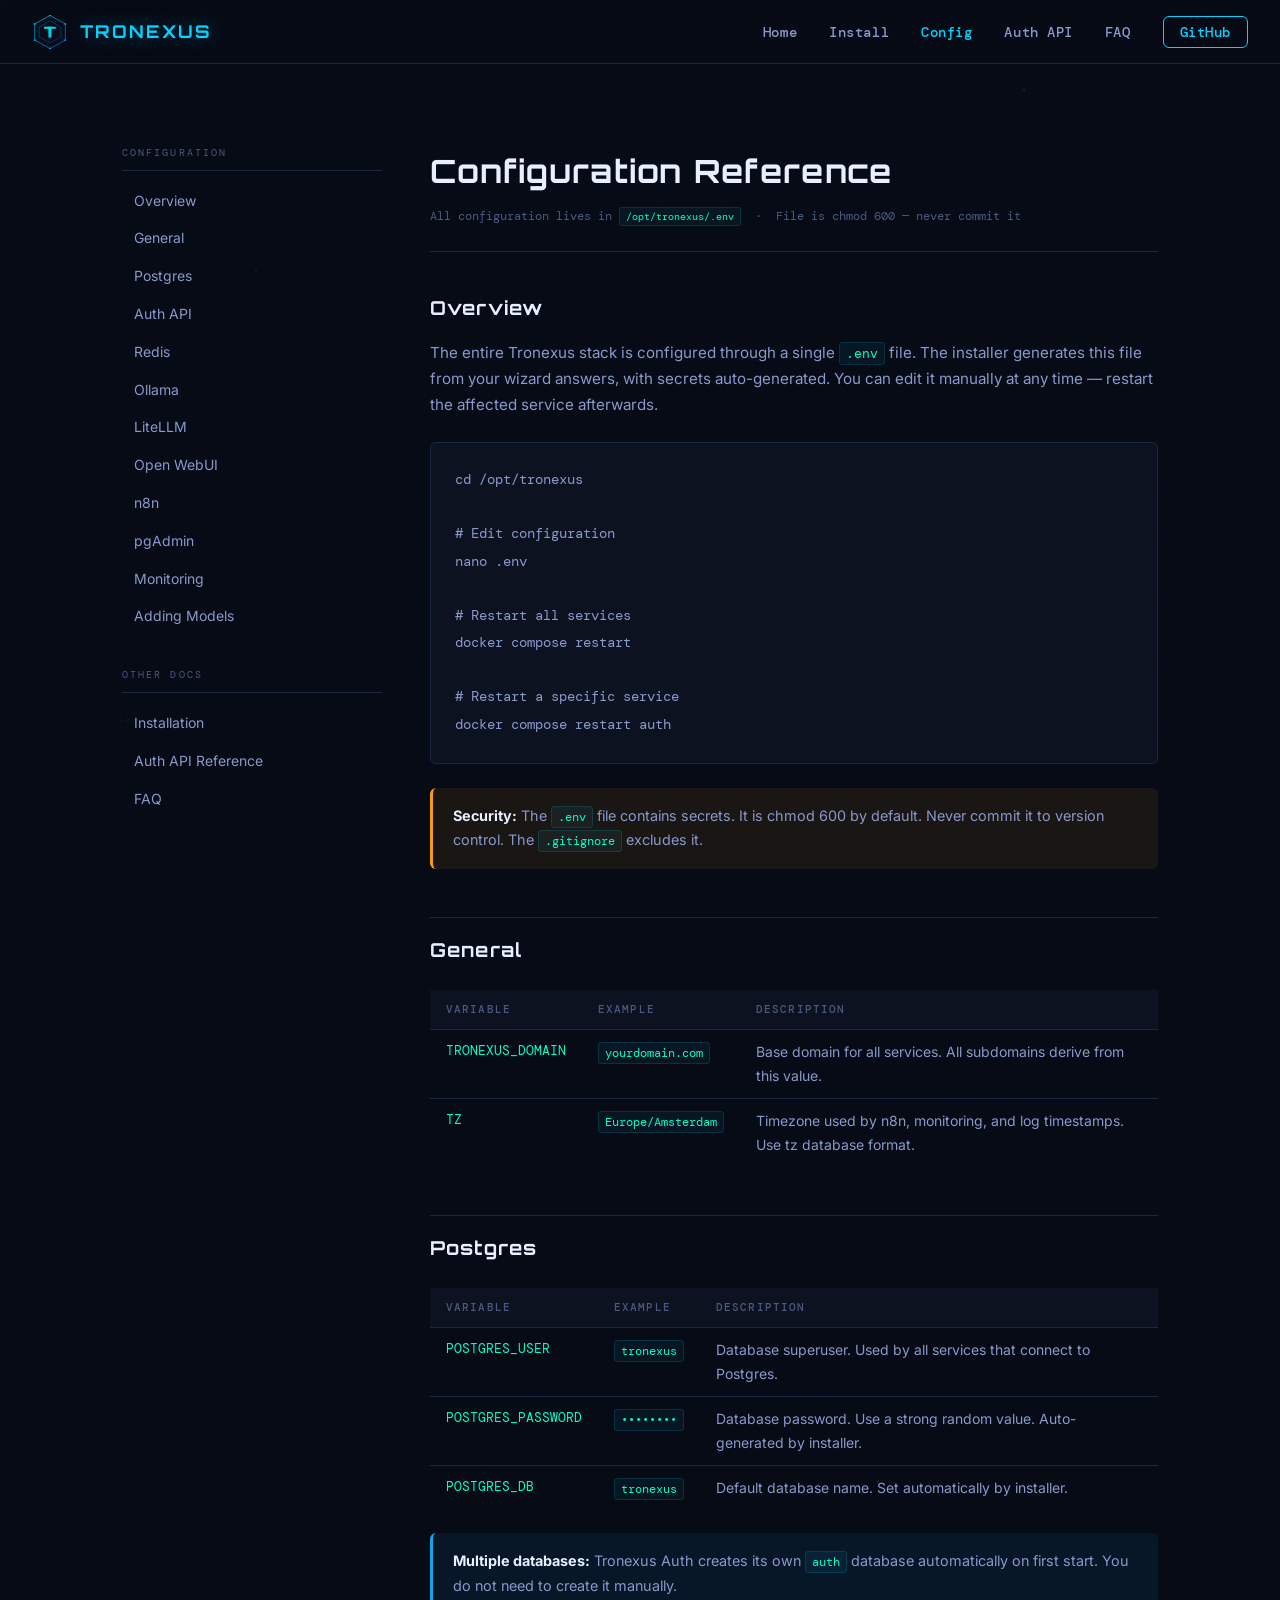
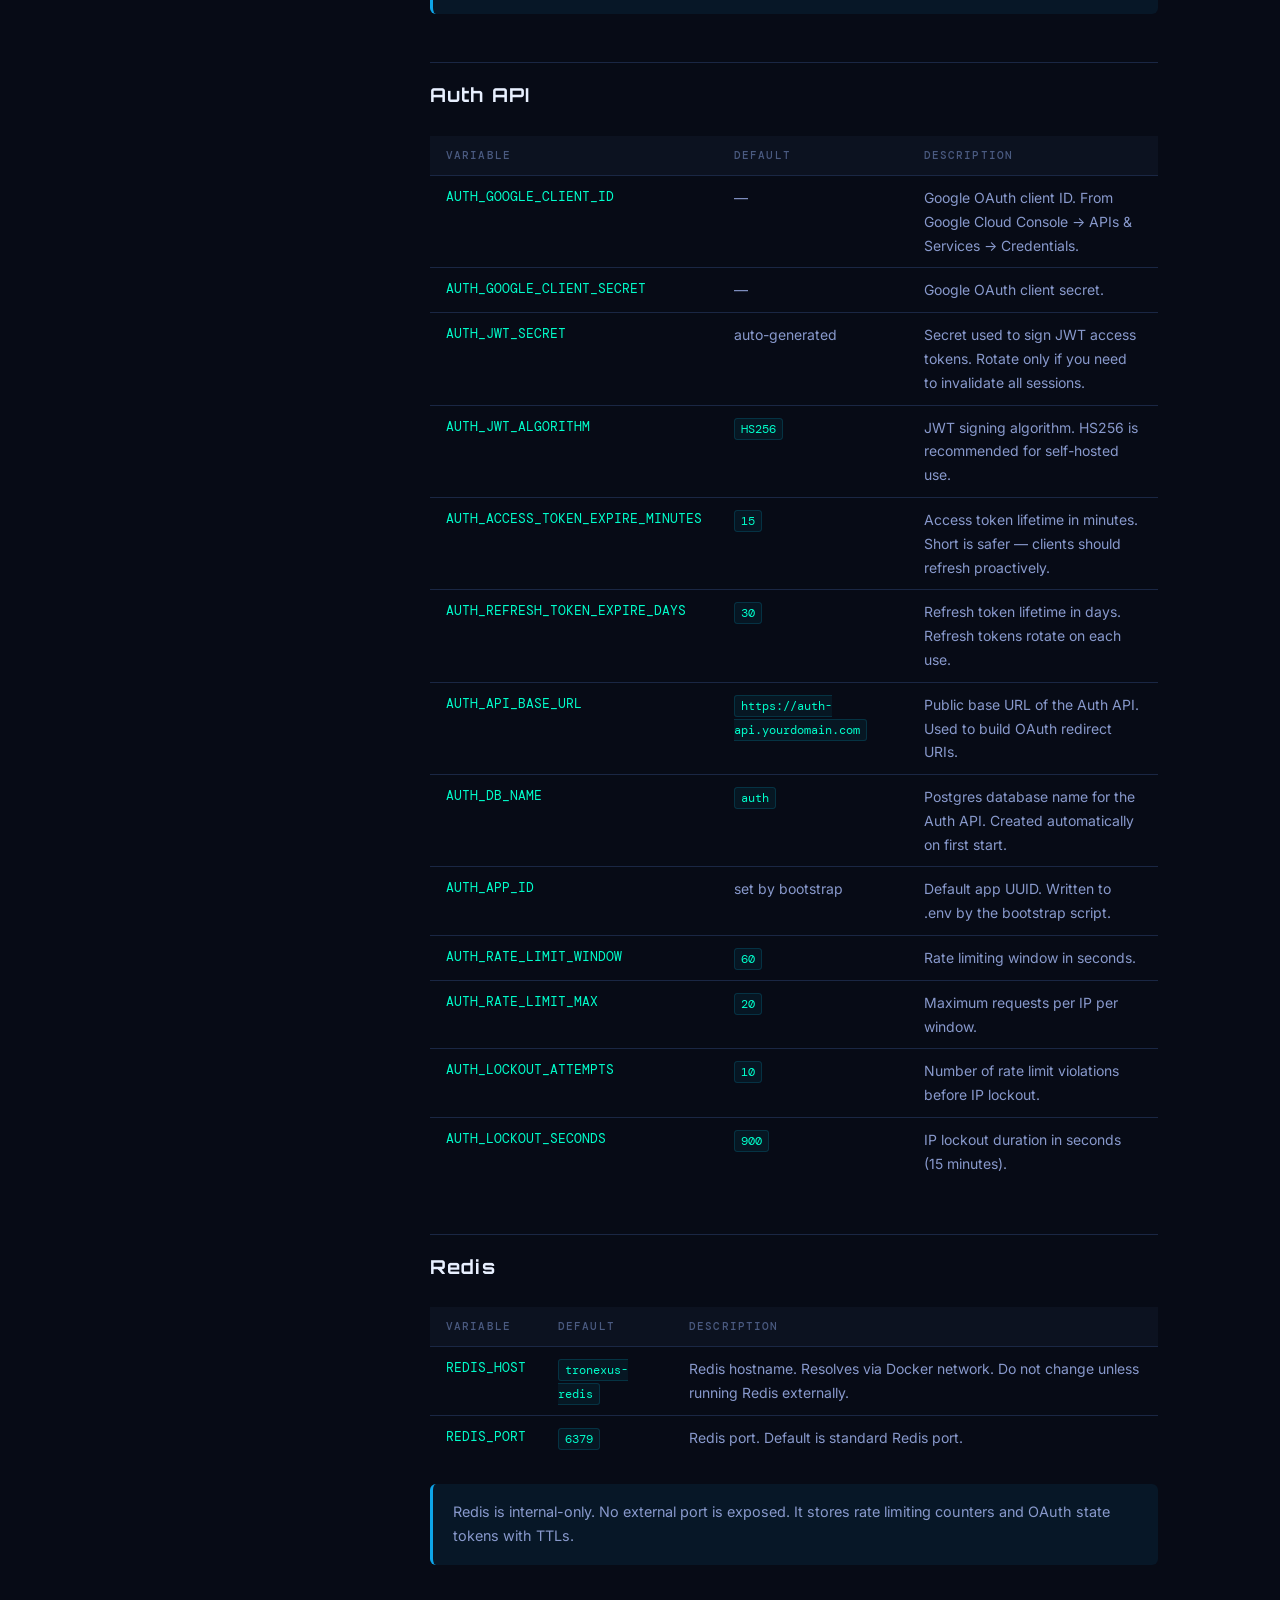
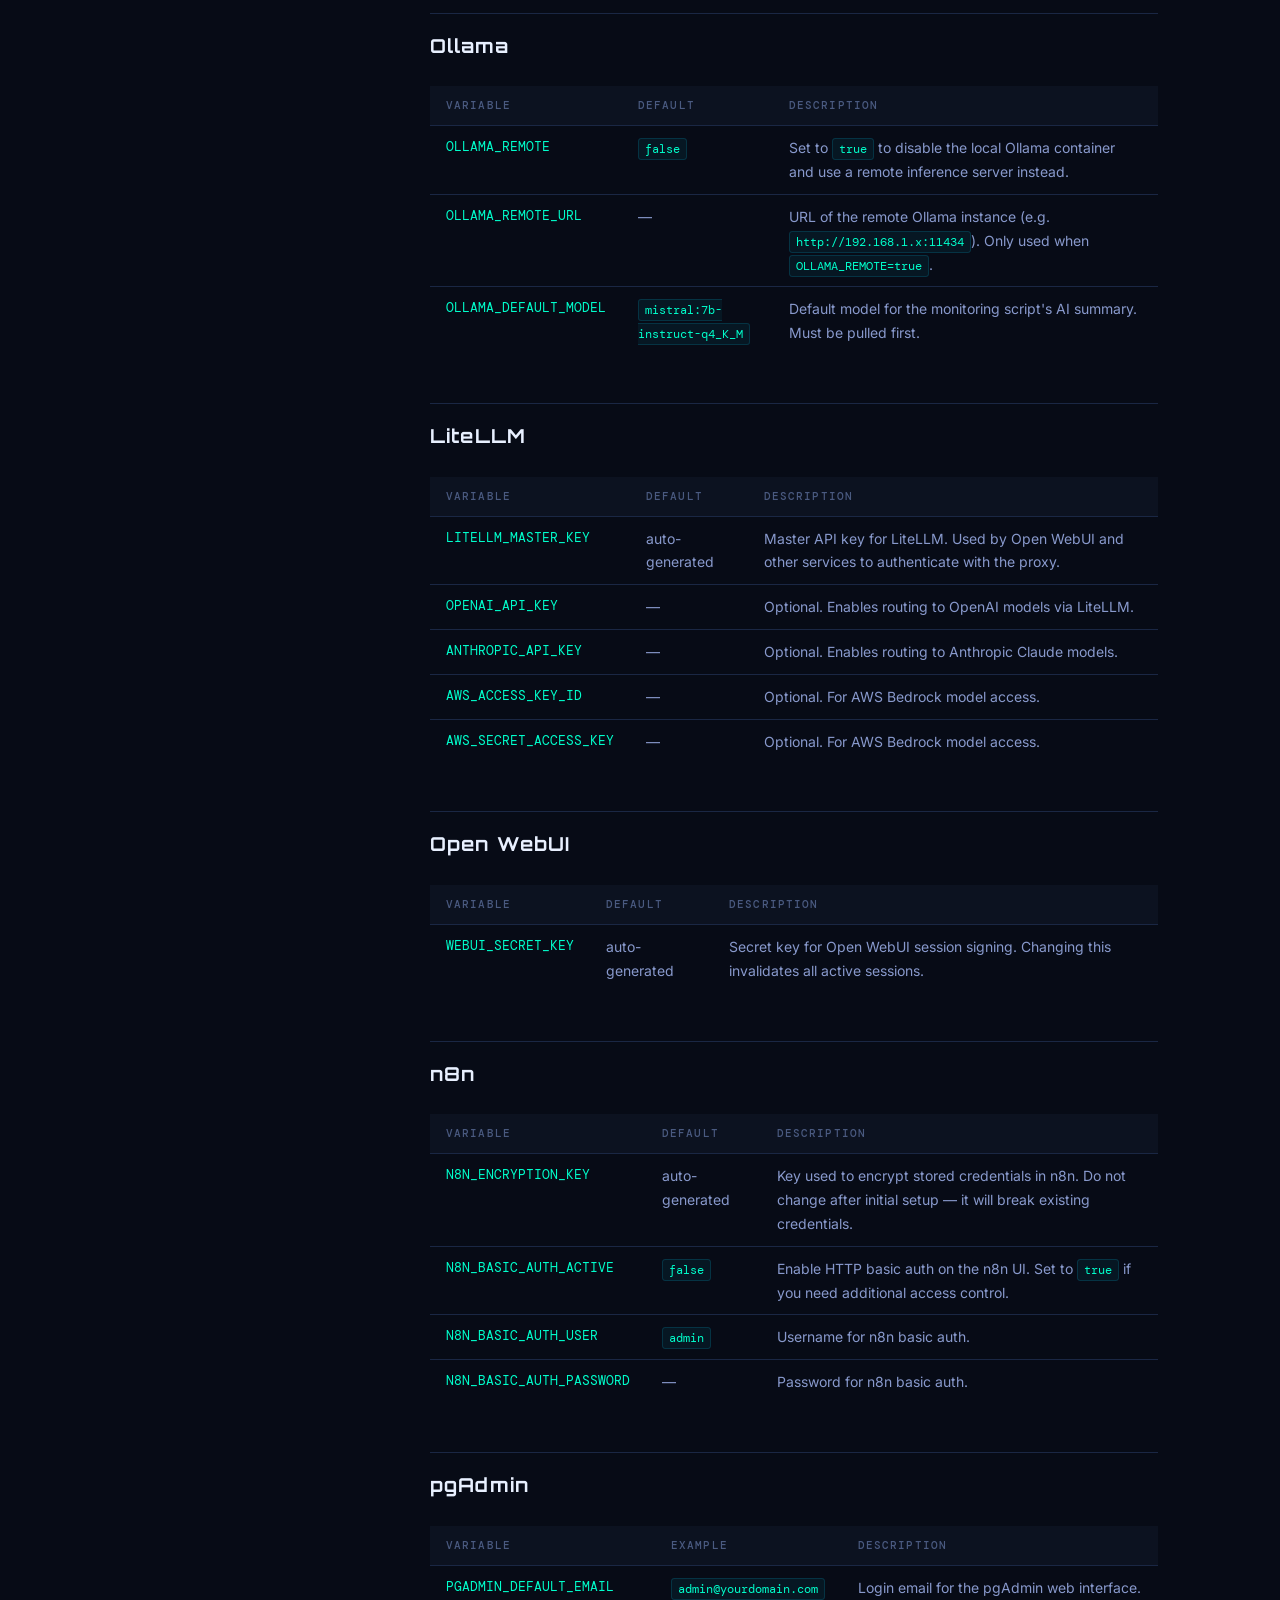
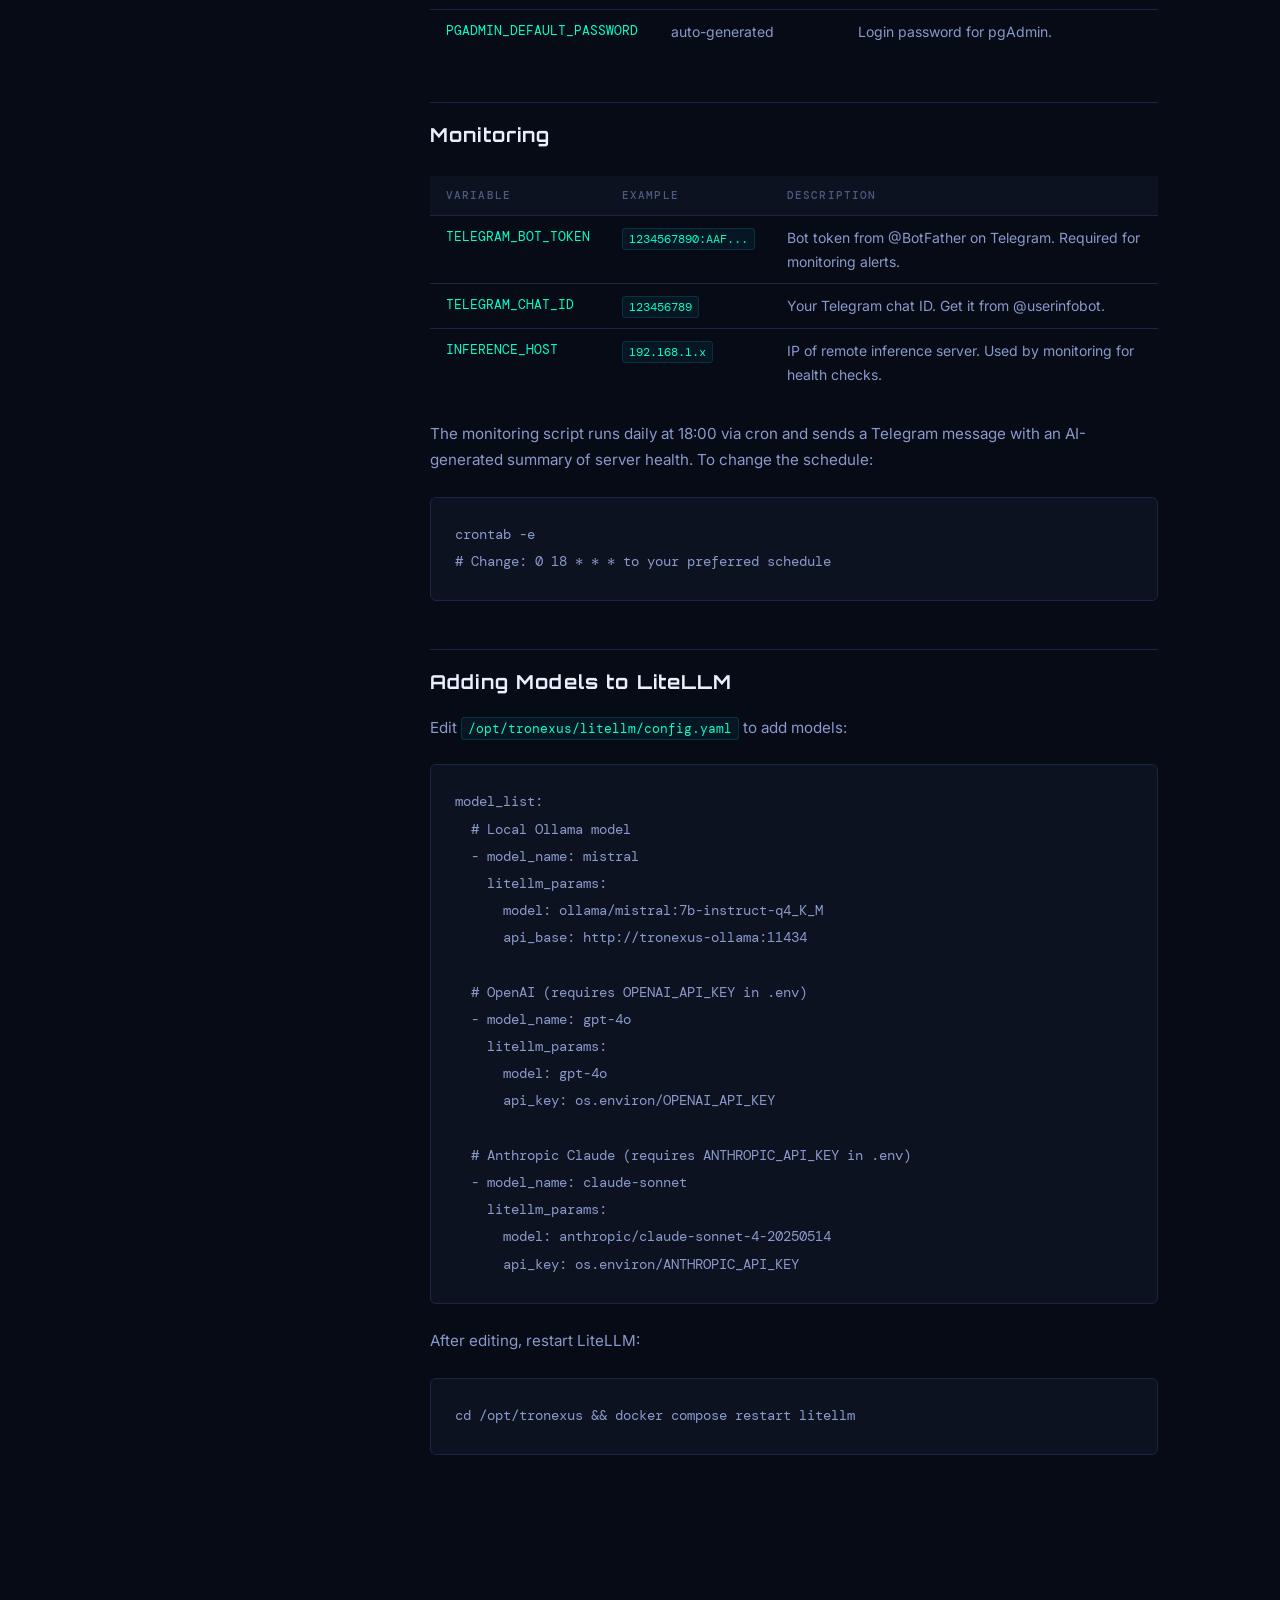
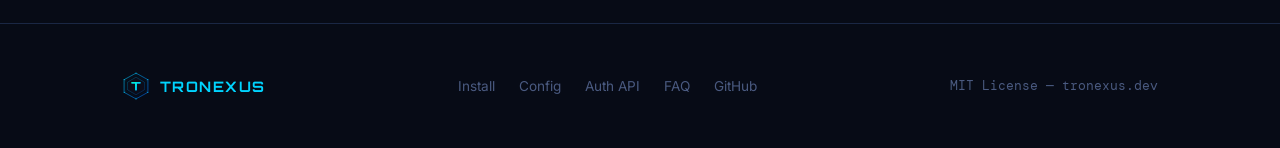
==== website/docs/configuration.html @ 97d5e2e8 "Add Tronexus website — homepage, docs, FAQ, logo, theme" ====
<!DOCTYPE html>
<html lang="en">
<head>
  <meta charset="UTF-8">
  <meta name="viewport" content="width=device-width, initial-scale=1.0">
  <title>Configuration — Tronexus</title>
  <link rel="stylesheet" href="../css/style.css">
  <link rel="icon" href="../img/logo.svg" type="image/svg+xml">
</head>
<body>

<nav>
  <a href="../index.html" class="nav-brand">
    <img src="../img/logo.svg" alt="Tronexus">
    <span>TRONEXUS</span>
  </a>
  <ul class="nav-links">
    <li><a href="../index.html">Home</a></li>
    <li><a href="installation.html">Install</a></li>
    <li><a href="configuration.html" class="active">Config</a></li>
    <li><a href="auth-api.html">Auth API</a></li>
    <li><a href="faq.html">FAQ</a></li>
    <li><a href="https://github.com/Tronexus/tronexus-stack" class="nav-cta">GitHub</a></li>
  </ul>
</nav>

<main>
  <div class="container" style="padding-top:3rem;padding-bottom:5rem;">
    <div class="docs-layout">

      <aside class="docs-sidebar">
        <div class="sidebar-section">
          <div class="sidebar-section-title">Configuration</div>
          <ul class="sidebar-links">
            <li><a href="#overview">Overview</a></li>
            <li><a href="#general">General</a></li>
            <li><a href="#postgres">Postgres</a></li>
            <li><a href="#auth">Auth API</a></li>
            <li><a href="#redis">Redis</a></li>
            <li><a href="#ollama">Ollama</a></li>
            <li><a href="#litellm">LiteLLM</a></li>
            <li><a href="#openwebui">Open WebUI</a></li>
            <li><a href="#n8n">n8n</a></li>
            <li><a href="#pgadmin">pgAdmin</a></li>
            <li><a href="#monitoring">Monitoring</a></li>
            <li><a href="#litellm-models">Adding Models</a></li>
          </ul>
        </div>
        <div class="sidebar-section">
          <div class="sidebar-section-title">Other Docs</div>
          <ul class="sidebar-links">
            <li><a href="installation.html">Installation</a></li>
            <li><a href="auth-api.html">Auth API Reference</a></li>
            <li><a href="faq.html">FAQ</a></li>
          </ul>
        </div>
      </aside>

      <article class="docs-content">
        <h1>Configuration Reference</h1>
        <p class="page-meta">All configuration lives in <code>/opt/tronexus/.env</code> &nbsp;·&nbsp; File is chmod 600 — never commit it</p>

        <h2 id="overview">Overview</h2>
        <p>The entire Tronexus stack is configured through a single <code>.env</code> file. The installer generates this file from your wizard answers, with secrets auto-generated. You can edit it manually at any time — restart the affected service afterwards.</p>

        <pre><code>cd /opt/tronexus

# Edit configuration
nano .env

# Restart all services
docker compose restart

# Restart a specific service
docker compose restart auth</code></pre>

        <div class="alert alert-warning">
          <strong>Security:</strong> The <code>.env</code> file contains secrets. It is chmod 600 by default. Never commit it to version control. The <code>.gitignore</code> excludes it.
        </div>

        <h2 id="general">General</h2>
        <table class="config-table">
          <thead><tr><th>Variable</th><th>Example</th><th>Description</th></tr></thead>
          <tbody>
            <tr><td>TRONEXUS_DOMAIN</td><td><code>yourdomain.com</code></td><td>Base domain for all services. All subdomains derive from this value.</td></tr>
            <tr><td>TZ</td><td><code>Europe/Amsterdam</code></td><td>Timezone used by n8n, monitoring, and log timestamps. Use tz database format.</td></tr>
          </tbody>
        </table>

        <h2 id="postgres">Postgres</h2>
        <table class="config-table">
          <thead><tr><th>Variable</th><th>Example</th><th>Description</th></tr></thead>
          <tbody>
            <tr><td>POSTGRES_USER</td><td><code>tronexus</code></td><td>Database superuser. Used by all services that connect to Postgres.</td></tr>
            <tr><td>POSTGRES_PASSWORD</td><td><code>••••••••</code></td><td>Database password. Use a strong random value. Auto-generated by installer.</td></tr>
            <tr><td>POSTGRES_DB</td><td><code>tronexus</code></td><td>Default database name. Set automatically by installer.</td></tr>
          </tbody>
        </table>

        <div class="alert alert-info">
          <strong>Multiple databases:</strong> Tronexus Auth creates its own <code>auth</code> database automatically on first start. You do not need to create it manually.
        </div>

        <h2 id="auth">Auth API</h2>
        <table class="config-table">
          <thead><tr><th>Variable</th><th>Default</th><th>Description</th></tr></thead>
          <tbody>
            <tr><td>AUTH_GOOGLE_CLIENT_ID</td><td>—</td><td>Google OAuth client ID. From Google Cloud Console → APIs &amp; Services → Credentials.</td></tr>
            <tr><td>AUTH_GOOGLE_CLIENT_SECRET</td><td>—</td><td>Google OAuth client secret.</td></tr>
            <tr><td>AUTH_JWT_SECRET</td><td>auto-generated</td><td>Secret used to sign JWT access tokens. Rotate only if you need to invalidate all sessions.</td></tr>
            <tr><td>AUTH_JWT_ALGORITHM</td><td><code>HS256</code></td><td>JWT signing algorithm. HS256 is recommended for self-hosted use.</td></tr>
            <tr><td>AUTH_ACCESS_TOKEN_EXPIRE_MINUTES</td><td><code>15</code></td><td>Access token lifetime in minutes. Short is safer — clients should refresh proactively.</td></tr>
            <tr><td>AUTH_REFRESH_TOKEN_EXPIRE_DAYS</td><td><code>30</code></td><td>Refresh token lifetime in days. Refresh tokens rotate on each use.</td></tr>
            <tr><td>AUTH_API_BASE_URL</td><td><code>https://auth-api.yourdomain.com</code></td><td>Public base URL of the Auth API. Used to build OAuth redirect URIs.</td></tr>
            <tr><td>AUTH_DB_NAME</td><td><code>auth</code></td><td>Postgres database name for the Auth API. Created automatically on first start.</td></tr>
            <tr><td>AUTH_APP_ID</td><td>set by bootstrap</td><td>Default app UUID. Written to .env by the bootstrap script.</td></tr>
            <tr><td>AUTH_RATE_LIMIT_WINDOW</td><td><code>60</code></td><td>Rate limiting window in seconds.</td></tr>
            <tr><td>AUTH_RATE_LIMIT_MAX</td><td><code>20</code></td><td>Maximum requests per IP per window.</td></tr>
            <tr><td>AUTH_LOCKOUT_ATTEMPTS</td><td><code>10</code></td><td>Number of rate limit violations before IP lockout.</td></tr>
            <tr><td>AUTH_LOCKOUT_SECONDS</td><td><code>900</code></td><td>IP lockout duration in seconds (15 minutes).</td></tr>
          </tbody>
        </table>

        <h2 id="redis">Redis</h2>
        <table class="config-table">
          <thead><tr><th>Variable</th><th>Default</th><th>Description</th></tr></thead>
          <tbody>
            <tr><td>REDIS_HOST</td><td><code>tronexus-redis</code></td><td>Redis hostname. Resolves via Docker network. Do not change unless running Redis externally.</td></tr>
            <tr><td>REDIS_PORT</td><td><code>6379</code></td><td>Redis port. Default is standard Redis port.</td></tr>
          </tbody>
        </table>
        <div class="alert alert-info">Redis is internal-only. No external port is exposed. It stores rate limiting counters and OAuth state tokens with TTLs.</div>

        <h2 id="ollama">Ollama</h2>
        <table class="config-table">
          <thead><tr><th>Variable</th><th>Default</th><th>Description</th></tr></thead>
          <tbody>
            <tr><td>OLLAMA_REMOTE</td><td><code>false</code></td><td>Set to <code>true</code> to disable the local Ollama container and use a remote inference server instead.</td></tr>
            <tr><td>OLLAMA_REMOTE_URL</td><td>—</td><td>URL of the remote Ollama instance (e.g. <code>http://192.168.1.x:11434</code>). Only used when <code>OLLAMA_REMOTE=true</code>.</td></tr>
            <tr><td>OLLAMA_DEFAULT_MODEL</td><td><code>mistral:7b-instruct-q4_K_M</code></td><td>Default model for the monitoring script's AI summary. Must be pulled first.</td></tr>
          </tbody>
        </table>

        <h2 id="litellm">LiteLLM</h2>
        <table class="config-table">
          <thead><tr><th>Variable</th><th>Default</th><th>Description</th></tr></thead>
          <tbody>
            <tr><td>LITELLM_MASTER_KEY</td><td>auto-generated</td><td>Master API key for LiteLLM. Used by Open WebUI and other services to authenticate with the proxy.</td></tr>
            <tr><td>OPENAI_API_KEY</td><td>—</td><td>Optional. Enables routing to OpenAI models via LiteLLM.</td></tr>
            <tr><td>ANTHROPIC_API_KEY</td><td>—</td><td>Optional. Enables routing to Anthropic Claude models.</td></tr>
            <tr><td>AWS_ACCESS_KEY_ID</td><td>—</td><td>Optional. For AWS Bedrock model access.</td></tr>
            <tr><td>AWS_SECRET_ACCESS_KEY</td><td>—</td><td>Optional. For AWS Bedrock model access.</td></tr>
          </tbody>
        </table>

        <h2 id="openwebui">Open WebUI</h2>
        <table class="config-table">
          <thead><tr><th>Variable</th><th>Default</th><th>Description</th></tr></thead>
          <tbody>
            <tr><td>WEBUI_SECRET_KEY</td><td>auto-generated</td><td>Secret key for Open WebUI session signing. Changing this invalidates all active sessions.</td></tr>
          </tbody>
        </table>

        <h2 id="n8n">n8n</h2>
        <table class="config-table">
          <thead><tr><th>Variable</th><th>Default</th><th>Description</th></tr></thead>
          <tbody>
            <tr><td>N8N_ENCRYPTION_KEY</td><td>auto-generated</td><td>Key used to encrypt stored credentials in n8n. Do not change after initial setup — it will break existing credentials.</td></tr>
            <tr><td>N8N_BASIC_AUTH_ACTIVE</td><td><code>false</code></td><td>Enable HTTP basic auth on the n8n UI. Set to <code>true</code> if you need additional access control.</td></tr>
            <tr><td>N8N_BASIC_AUTH_USER</td><td><code>admin</code></td><td>Username for n8n basic auth.</td></tr>
            <tr><td>N8N_BASIC_AUTH_PASSWORD</td><td>—</td><td>Password for n8n basic auth.</td></tr>
          </tbody>
        </table>

        <h2 id="pgadmin">pgAdmin</h2>
        <table class="config-table">
          <thead><tr><th>Variable</th><th>Example</th><th>Description</th></tr></thead>
          <tbody>
            <tr><td>PGADMIN_DEFAULT_EMAIL</td><td><code>admin@yourdomain.com</code></td><td>Login email for the pgAdmin web interface.</td></tr>
            <tr><td>PGADMIN_DEFAULT_PASSWORD</td><td>auto-generated</td><td>Login password for pgAdmin.</td></tr>
          </tbody>
        </table>

        <h2 id="monitoring">Monitoring</h2>
        <table class="config-table">
          <thead><tr><th>Variable</th><th>Example</th><th>Description</th></tr></thead>
          <tbody>
            <tr><td>TELEGRAM_BOT_TOKEN</td><td><code>1234567890:AAF...</code></td><td>Bot token from @BotFather on Telegram. Required for monitoring alerts.</td></tr>
            <tr><td>TELEGRAM_CHAT_ID</td><td><code>123456789</code></td><td>Your Telegram chat ID. Get it from @userinfobot.</td></tr>
            <tr><td>INFERENCE_HOST</td><td><code>192.168.1.x</code></td><td>IP of remote inference server. Used by monitoring for health checks.</td></tr>
          </tbody>
        </table>

        <p>The monitoring script runs daily at 18:00 via cron and sends a Telegram message with an AI-generated summary of server health. To change the schedule:</p>
        <pre><code>crontab -e
# Change: 0 18 * * * to your preferred schedule</code></pre>

        <h2 id="litellm-models">Adding Models to LiteLLM</h2>
        <p>Edit <code>/opt/tronexus/litellm/config.yaml</code> to add models:</p>

        <pre><code>model_list:
  # Local Ollama model
  - model_name: mistral
    litellm_params:
      model: ollama/mistral:7b-instruct-q4_K_M
      api_base: http://tronexus-ollama:11434

  # OpenAI (requires OPENAI_API_KEY in .env)
  - model_name: gpt-4o
    litellm_params:
      model: gpt-4o
      api_key: os.environ/OPENAI_API_KEY

  # Anthropic Claude (requires ANTHROPIC_API_KEY in .env)
  - model_name: claude-sonnet
    litellm_params:
      model: anthropic/claude-sonnet-4-20250514
      api_key: os.environ/ANTHROPIC_API_KEY</code></pre>

        <p>After editing, restart LiteLLM:</p>
        <pre><code>cd /opt/tronexus && docker compose restart litellm</code></pre>

      </article>
    </div>
  </div>
</main>

<footer>
  <div class="container">
    <div class="footer-inner">
      <a href="../index.html" class="footer-brand">
        <img src="../img/logo.svg" alt="Tronexus">
        <span>TRONEXUS</span>
      </a>
      <ul class="footer-links">
        <li><a href="installation.html">Install</a></li>
        <li><a href="configuration.html">Config</a></li>
        <li><a href="auth-api.html">Auth API</a></li>
        <li><a href="faq.html">FAQ</a></li>
        <li><a href="https://github.com/Tronexus/tronexus-stack">GitHub</a></li>
      </ul>
      <span class="footer-copy">MIT License — tronexus.dev</span>
    </div>
  </div>
</footer>

</body>
</html>
---- website/css/style.css ----
/* =============================================================================
   TRONEXUS — Stylesheet
   Theme: Deep Space / Federation Computing
   ============================================================================= */

@import url('https://fonts.googleapis.com/css2?family=Orbitron:wght@400;600;700;900&family=DM+Mono:ital,wght@0,300;0,400;0,500;1,300&family=Inter:wght@300;400;500;600&display=swap');

/* Variables */
:root {
  --bg:          #070b16;
  --bg2:         #0c1220;
  --bg3:         #111827;
  --border:      #1a2744;
  --border2:     #243050;
  --cyan:        #00d4ff;
  --cyan2:       #00ffcc;
  --blue:        #0ea5e9;
  --blue2:       #3b82f6;
  --text:        #e8f0ff;
  --text2:       #8899cc;
  --text3:       #4a5a80;
  --warning:     #f59e0b;
  --success:     #10b981;
  --font-display: 'Orbitron', monospace;
  --font-mono:    'DM Mono', monospace;
  --font-body:    'Inter', sans-serif;
  --glow-cyan:   0 0 20px rgba(0, 212, 255, 0.4);
  --glow-blue:   0 0 20px rgba(14, 165, 233, 0.3);
  --radius:      6px;
  --radius-lg:   12px;
}

/* Reset */
*, *::before, *::after { box-sizing: border-box; margin: 0; padding: 0; }

html { scroll-behavior: smooth; }

body {
  background: var(--bg);
  color: var(--text);
  font-family: var(--font-body);
  font-size: 16px;
  line-height: 1.7;
  overflow-x: hidden;
}

/* Star field background */
body::before {
  content: '';
  position: fixed;
  inset: 0;
  background-image:
    radial-gradient(1px 1px at 20% 30%, rgba(0,212,255,0.4) 0%, transparent 100%),
    radial-gradient(1px 1px at 80% 10%, rgba(255,255,255,0.3) 0%, transparent 100%),
    radial-gradient(1px 1px at 50% 60%, rgba(0,212,255,0.2) 0%, transparent 100%),
    radial-gradient(1px 1px at 10% 80%, rgba(255,255,255,0.2) 0%, transparent 100%),
    radial-gradient(1px 1px at 70% 50%, rgba(255,255,255,0.15) 0%, transparent 100%),
    radial-gradient(1px 1px at 35% 90%, rgba(0,212,255,0.2) 0%, transparent 100%),
    radial-gradient(1px 1px at 90% 75%, rgba(255,255,255,0.2) 0%, transparent 100%);
  pointer-events: none;
  z-index: 0;
}

/* Grid overlay */
body::after {
  content: '';
  position: fixed;
  inset: 0;
  background-image:
    linear-gradient(rgba(0,212,255,0.02) 1px, transparent 1px),
    linear-gradient(90deg, rgba(0,212,255,0.02) 1px, transparent 1px);
  background-size: 60px 60px;
  pointer-events: none;
  z-index: 0;
}

/* ── NAV ──────────────────────────────────────────────────────────────────── */
nav {
  position: fixed;
  top: 0;
  left: 0;
  right: 0;
  z-index: 100;
  background: rgba(7,11,22,0.92);
  backdrop-filter: blur(12px);
  border-bottom: 1px solid var(--border);
  padding: 0 2rem;
  height: 64px;
  display: flex;
  align-items: center;
  justify-content: space-between;
}

.nav-brand {
  display: flex;
  align-items: center;
  gap: 12px;
  text-decoration: none;
}

.nav-brand img { width: 36px; height: 36px; }

.nav-brand span {
  font-family: var(--font-display);
  font-size: 1.1rem;
  font-weight: 700;
  color: var(--cyan);
  letter-spacing: 0.12em;
  text-shadow: var(--glow-cyan);
}

.nav-links {
  display: flex;
  align-items: center;
  gap: 2rem;
  list-style: none;
}

.nav-links a {
  color: var(--text2);
  text-decoration: none;
  font-size: 0.875rem;
  font-weight: 500;
  letter-spacing: 0.04em;
  transition: color 0.2s;
  font-family: var(--font-mono);
}

.nav-links a:hover { color: var(--cyan); }
.nav-links a.active { color: var(--cyan); }

.nav-cta {
  background: transparent;
  border: 1px solid var(--cyan);
  color: var(--cyan) !important;
  padding: 6px 16px;
  border-radius: var(--radius);
  transition: background 0.2s, box-shadow 0.2s !important;
}

.nav-cta:hover {
  background: rgba(0,212,255,0.1) !important;
  box-shadow: var(--glow-cyan) !important;
}

/* ── LAYOUT ──────────────────────────────────────────────────────────────── */
main {
  position: relative;
  z-index: 1;
  padding-top: 64px;
}

.container {
  max-width: 1100px;
  margin: 0 auto;
  padding: 0 2rem;
}

.container-narrow {
  max-width: 800px;
  margin: 0 auto;
  padding: 0 2rem;
}

section { padding: 5rem 0; }

/* ── HERO ─────────────────────────────────────────────────────────────────── */
.hero {
  min-height: calc(100vh - 64px);
  display: flex;
  align-items: center;
  position: relative;
  overflow: hidden;
  padding: 4rem 0;
}

.hero-glow {
  position: absolute;
  width: 800px;
  height: 800px;
  border-radius: 50%;
  background: radial-gradient(circle, rgba(0,212,255,0.06) 0%, transparent 70%);
  top: 50%;
  left: 50%;
  transform: translate(-50%, -50%);
  pointer-events: none;
}

.hero-content {
  text-align: center;
  width: 100%;
}

.hero-badge {
  display: inline-flex;
  align-items: center;
  gap: 8px;
  background: rgba(0,212,255,0.08);
  border: 1px solid rgba(0,212,255,0.3);
  border-radius: 100px;
  padding: 6px 16px;
  font-family: var(--font-mono);
  font-size: 0.75rem;
  color: var(--cyan);
  letter-spacing: 0.1em;
  margin-bottom: 2rem;
}

.hero-badge::before {
  content: '';
  width: 6px;
  height: 6px;
  border-radius: 50%;
  background: var(--cyan2);
  animation: pulse 2s infinite;
}

@keyframes pulse {
  0%, 100% { opacity: 1; transform: scale(1); }
  50% { opacity: 0.5; transform: scale(0.8); }
}

.hero h1 {
  font-family: var(--font-display);
  font-size: clamp(2.5rem, 6vw, 5rem);
  font-weight: 900;
  letter-spacing: 0.06em;
  line-height: 1.1;
  background: linear-gradient(135deg, #ffffff 0%, #00d4ff 50%, #00ffcc 100%);
  -webkit-background-clip: text;
  -webkit-text-fill-color: transparent;
  background-clip: text;
  margin-bottom: 1.5rem;
}

.hero-sub {
  font-size: 1.25rem;
  color: var(--text2);
  max-width: 600px;
  margin: 0 auto 3rem;
  font-weight: 300;
}

.hero-actions {
  display: flex;
  gap: 1rem;
  justify-content: center;
  flex-wrap: wrap;
}

/* ── BUTTONS ──────────────────────────────────────────────────────────────── */
.btn {
  display: inline-flex;
  align-items: center;
  gap: 8px;
  padding: 12px 28px;
  border-radius: var(--radius);
  font-size: 0.9rem;
  font-weight: 600;
  text-decoration: none;
  cursor: pointer;
  border: none;
  transition: all 0.2s;
  font-family: var(--font-mono);
  letter-spacing: 0.04em;
}

.btn-primary {
  background: linear-gradient(135deg, var(--cyan), var(--blue2));
  color: #000;
}

.btn-primary:hover {
  box-shadow: 0 0 30px rgba(0,212,255,0.5);
  transform: translateY(-1px);
}

.btn-secondary {
  background: transparent;
  color: var(--text);
  border: 1px solid var(--border2);
}

.btn-secondary:hover {
  border-color: var(--cyan);
  color: var(--cyan);
  background: rgba(0,212,255,0.05);
}

/* ── INSTALL STRIP ────────────────────────────────────────────────────────── */
.install-strip {
  background: var(--bg2);
  border-top: 1px solid var(--border);
  border-bottom: 1px solid var(--border);
  padding: 1.5rem 0;
}

.install-cmd {
  display: flex;
  align-items: center;
  justify-content: center;
  gap: 1rem;
  flex-wrap: wrap;
}

.install-cmd code {
  font-family: var(--font-mono);
  font-size: 1rem;
  color: var(--cyan2);
  background: rgba(0,255,204,0.05);
  border: 1px solid rgba(0,255,204,0.2);
  padding: 10px 24px;
  border-radius: var(--radius);
}

.install-cmd .copy-btn {
  background: transparent;
  border: 1px solid var(--border2);
  color: var(--text2);
  padding: 10px 16px;
  border-radius: var(--radius);
  cursor: pointer;
  font-family: var(--font-mono);
  font-size: 0.8rem;
  transition: all 0.2s;
}

.install-cmd .copy-btn:hover {
  border-color: var(--cyan);
  color: var(--cyan);
}

/* ── SECTION HEADINGS ─────────────────────────────────────────────────────── */
.section-label {
  font-family: var(--font-mono);
  font-size: 0.7rem;
  letter-spacing: 0.2em;
  color: var(--cyan);
  text-transform: uppercase;
  margin-bottom: 0.75rem;
}

.section-title {
  font-family: var(--font-display);
  font-size: clamp(1.5rem, 3vw, 2.5rem);
  font-weight: 700;
  color: var(--text);
  letter-spacing: 0.04em;
  margin-bottom: 1rem;
}

.section-desc {
  color: var(--text2);
  font-size: 1.05rem;
  max-width: 600px;
  margin-bottom: 3rem;
}

/* ── FEATURES GRID ────────────────────────────────────────────────────────── */
.features-grid {
  display: grid;
  grid-template-columns: repeat(auto-fit, minmax(300px, 1fr));
  gap: 1.5rem;
}

.feature-card {
  background: var(--bg2);
  border: 1px solid var(--border);
  border-radius: var(--radius-lg);
  padding: 2rem;
  position: relative;
  overflow: hidden;
  transition: border-color 0.2s, transform 0.2s;
}

.feature-card::before {
  content: '';
  position: absolute;
  top: 0;
  left: 0;
  right: 0;
  height: 1px;
  background: linear-gradient(90deg, transparent, var(--cyan), transparent);
  opacity: 0;
  transition: opacity 0.2s;
}

.feature-card:hover {
  border-color: var(--border2);
  transform: translateY(-2px);
}

.feature-card:hover::before { opacity: 1; }

.feature-icon {
  width: 44px;
  height: 44px;
  border-radius: var(--radius);
  background: rgba(0,212,255,0.1);
  border: 1px solid rgba(0,212,255,0.2);
  display: flex;
  align-items: center;
  justify-content: center;
  margin-bottom: 1.25rem;
  font-size: 1.25rem;
}

.feature-card h3 {
  font-family: var(--font-display);
  font-size: 0.85rem;
  font-weight: 700;
  letter-spacing: 0.08em;
  color: var(--text);
  margin-bottom: 0.75rem;
}

.feature-card p {
  color: var(--text2);
  font-size: 0.9rem;
  line-height: 1.6;
}

/* ── HARDWARE SECTION ─────────────────────────────────────────────────────── */
.hw-grid {
  display: grid;
  grid-template-columns: repeat(auto-fit, minmax(180px, 1fr));
  gap: 1rem;
}

.hw-card {
  background: var(--bg2);
  border: 1px solid var(--border);
  border-radius: var(--radius);
  padding: 1.5rem;
  text-align: center;
}

.hw-card .hw-label {
  font-family: var(--font-mono);
  font-size: 0.7rem;
  letter-spacing: 0.12em;
  color: var(--text3);
  text-transform: uppercase;
  margin-bottom: 0.5rem;
}

.hw-card .hw-value {
  font-family: var(--font-display);
  font-size: 1rem;
  font-weight: 700;
  color: var(--cyan);
}

/* ── STACK DIAGRAM ────────────────────────────────────────────────────────── */
.stack-diagram {
  background: var(--bg2);
  border: 1px solid var(--border);
  border-radius: var(--radius-lg);
  padding: 2rem;
  font-family: var(--font-mono);
  font-size: 0.85rem;
  color: var(--text2);
  overflow-x: auto;
}

.stack-diagram .layer {
  display: flex;
  gap: 1rem;
  margin-bottom: 0.5rem;
  align-items: center;
}

.stack-diagram .layer-label {
  color: var(--text3);
  font-size: 0.7rem;
  letter-spacing: 0.1em;
  min-width: 80px;
  text-transform: uppercase;
}

.stack-badge {
  background: rgba(0,212,255,0.08);
  border: 1px solid rgba(0,212,255,0.2);
  color: var(--cyan);
  padding: 4px 12px;
  border-radius: 4px;
  font-size: 0.8rem;
  white-space: nowrap;
}

.stack-badge.green {
  background: rgba(16,185,129,0.08);
  border-color: rgba(16,185,129,0.3);
  color: var(--success);
}

.stack-badge.yellow {
  background: rgba(245,158,11,0.08);
  border-color: rgba(245,158,11,0.3);
  color: var(--warning);
}

.stack-divider {
  border: none;
  border-top: 1px solid var(--border);
  margin: 1rem 0;
}

/* ── DOCS LAYOUT ──────────────────────────────────────────────────────────── */
.docs-layout {
  display: grid;
  grid-template-columns: 260px 1fr;
  gap: 3rem;
  align-items: start;
  padding-top: 2rem;
}

.docs-sidebar {
  position: sticky;
  top: 80px;
}

.docs-sidebar nav { position: static; background: none; border: none; padding: 0; height: auto; display: block; }

.sidebar-section {
  margin-bottom: 2rem;
}

.sidebar-section-title {
  font-family: var(--font-mono);
  font-size: 0.65rem;
  letter-spacing: 0.2em;
  text-transform: uppercase;
  color: var(--text3);
  margin-bottom: 0.75rem;
  padding-bottom: 0.5rem;
  border-bottom: 1px solid var(--border);
}

.sidebar-links {
  list-style: none;
  display: flex;
  flex-direction: column;
  gap: 2px;
}

.sidebar-links a {
  display: block;
  padding: 6px 10px;
  color: var(--text2);
  text-decoration: none;
  font-size: 0.875rem;
  border-radius: 4px;
  border-left: 2px solid transparent;
  transition: all 0.15s;
}

.sidebar-links a:hover {
  color: var(--text);
  background: rgba(255,255,255,0.03);
  border-left-color: var(--border2);
}

.sidebar-links a.active {
  color: var(--cyan);
  background: rgba(0,212,255,0.06);
  border-left-color: var(--cyan);
}

/* ── DOCS CONTENT ─────────────────────────────────────────────────────────── */
.docs-content h1 {
  font-family: var(--font-display);
  font-size: 2rem;
  font-weight: 700;
  letter-spacing: 0.04em;
  color: var(--text);
  margin-bottom: 0.5rem;
}

.docs-content .page-meta {
  font-family: var(--font-mono);
  font-size: 0.75rem;
  color: var(--text3);
  margin-bottom: 2.5rem;
  padding-bottom: 1.5rem;
  border-bottom: 1px solid var(--border);
}

.docs-content h2 {
  font-family: var(--font-display);
  font-size: 1.2rem;
  font-weight: 700;
  letter-spacing: 0.06em;
  color: var(--text);
  margin: 3rem 0 1rem;
  padding-top: 1rem;
  border-top: 1px solid var(--border);
}

.docs-content h2:first-of-type { border-top: none; padding-top: 0; margin-top: 0; }

.docs-content h3 {
  font-family: var(--font-mono);
  font-size: 0.95rem;
  font-weight: 500;
  color: var(--cyan);
  margin: 2rem 0 0.75rem;
  letter-spacing: 0.04em;
}

.docs-content p {
  color: var(--text2);
  margin-bottom: 1rem;
  font-size: 0.95rem;
}

.docs-content ul, .docs-content ol {
  color: var(--text2);
  font-size: 0.95rem;
  padding-left: 1.5rem;
  margin-bottom: 1rem;
}

.docs-content li { margin-bottom: 0.4rem; }

.docs-content code {
  font-family: var(--font-mono);
  font-size: 0.85em;
  background: rgba(0,212,255,0.06);
  border: 1px solid rgba(0,212,255,0.15);
  padding: 2px 6px;
  border-radius: 3px;
  color: var(--cyan2);
}

.docs-content pre {
  background: var(--bg2);
  border: 1px solid var(--border);
  border-radius: var(--radius);
  padding: 1.5rem;
  overflow-x: auto;
  margin: 1.5rem 0;
  position: relative;
}

.docs-content pre code {
  background: none;
  border: none;
  padding: 0;
  font-size: 0.85rem;
  color: var(--text2);
}

/* Config table */
.config-table {
  width: 100%;
  border-collapse: collapse;
  margin: 1.5rem 0;
  font-size: 0.875rem;
}

.config-table th {
  background: var(--bg2);
  color: var(--text3);
  font-family: var(--font-mono);
  font-size: 0.7rem;
  letter-spacing: 0.1em;
  text-transform: uppercase;
  padding: 10px 16px;
  text-align: left;
  border-bottom: 1px solid var(--border);
  font-weight: 500;
}

.config-table td {
  padding: 10px 16px;
  border-bottom: 1px solid var(--border);
  color: var(--text2);
  vertical-align: top;
}

.config-table td:first-child {
  font-family: var(--font-mono);
  font-size: 0.8rem;
  color: var(--cyan2);
  white-space: nowrap;
}

.config-table tr:last-child td { border-bottom: none; }
.config-table tr:hover td { background: rgba(255,255,255,0.015); }

/* Alert boxes */
.alert {
  border-radius: var(--radius);
  padding: 1rem 1.25rem;
  margin: 1.5rem 0;
  font-size: 0.9rem;
  border-left: 3px solid;
}

.alert-info {
  background: rgba(14,165,233,0.08);
  border-color: var(--blue);
  color: var(--text2);
}

.alert-warning {
  background: rgba(245,158,11,0.08);
  border-color: var(--warning);
  color: var(--text2);
}

.alert-success {
  background: rgba(16,185,129,0.08);
  border-color: var(--success);
  color: var(--text2);
}

.alert strong { color: var(--text); }

/* ── FAQ ──────────────────────────────────────────────────────────────────── */
.faq-item {
  border: 1px solid var(--border);
  border-radius: var(--radius);
  margin-bottom: 0.75rem;
  overflow: hidden;
}

.faq-question {
  width: 100%;
  background: var(--bg2);
  border: none;
  color: var(--text);
  padding: 1.25rem 1.5rem;
  text-align: left;
  cursor: pointer;
  font-size: 0.95rem;
  font-weight: 500;
  display: flex;
  justify-content: space-between;
  align-items: center;
  transition: background 0.15s;
  font-family: var(--font-body);
}

.faq-question:hover { background: var(--bg3); }

.faq-question .arrow {
  color: var(--cyan);
  transition: transform 0.2s;
  font-size: 1.2rem;
  flex-shrink: 0;
}

.faq-item.open .arrow { transform: rotate(45deg); }

.faq-answer {
  display: none;
  padding: 1.25rem 1.5rem;
  color: var(--text2);
  font-size: 0.9rem;
  line-height: 1.7;
  border-top: 1px solid var(--border);
  background: var(--bg);
}

.faq-item.open .faq-answer { display: block; }

/* ── FOOTER ───────────────────────────────────────────────────────────────── */
footer {
  position: relative;
  z-index: 1;
  border-top: 1px solid var(--border);
  padding: 3rem 0;
  margin-top: 4rem;
}

.footer-inner {
  display: flex;
  align-items: center;
  justify-content: space-between;
  flex-wrap: wrap;
  gap: 1.5rem;
}

.footer-brand {
  display: flex;
  align-items: center;
  gap: 10px;
  text-decoration: none;
}

.footer-brand img { width: 28px; height: 28px; }

.footer-brand span {
  font-family: var(--font-display);
  font-size: 0.9rem;
  font-weight: 700;
  color: var(--cyan);
  letter-spacing: 0.1em;
}

.footer-links {
  display: flex;
  gap: 1.5rem;
  list-style: none;
}

.footer-links a {
  color: var(--text3);
  text-decoration: none;
  font-size: 0.85rem;
  transition: color 0.15s;
}

.footer-links a:hover { color: var(--text2); }

.footer-copy {
  color: var(--text3);
  font-size: 0.8rem;
  font-family: var(--font-mono);
}

/* ── UTILITIES ────────────────────────────────────────────────────────────── */
.text-cyan { color: var(--cyan); }
.text-mono { font-family: var(--font-mono); }
.mt-0 { margin-top: 0; }
.mb-2 { margin-bottom: 2rem; }

/* Horizontal rule */
hr {
  border: none;
  border-top: 1px solid var(--border);
  margin: 2.5rem 0;
}

/* ── RESPONSIVE ───────────────────────────────────────────────────────────── */
@media (max-width: 768px) {
  .nav-links { display: none; }
  .docs-layout { grid-template-columns: 1fr; }
  .docs-sidebar { display: none; }
  .hero h1 { font-size: 2.2rem; }
  .footer-inner { flex-direction: column; align-items: flex-start; }
}
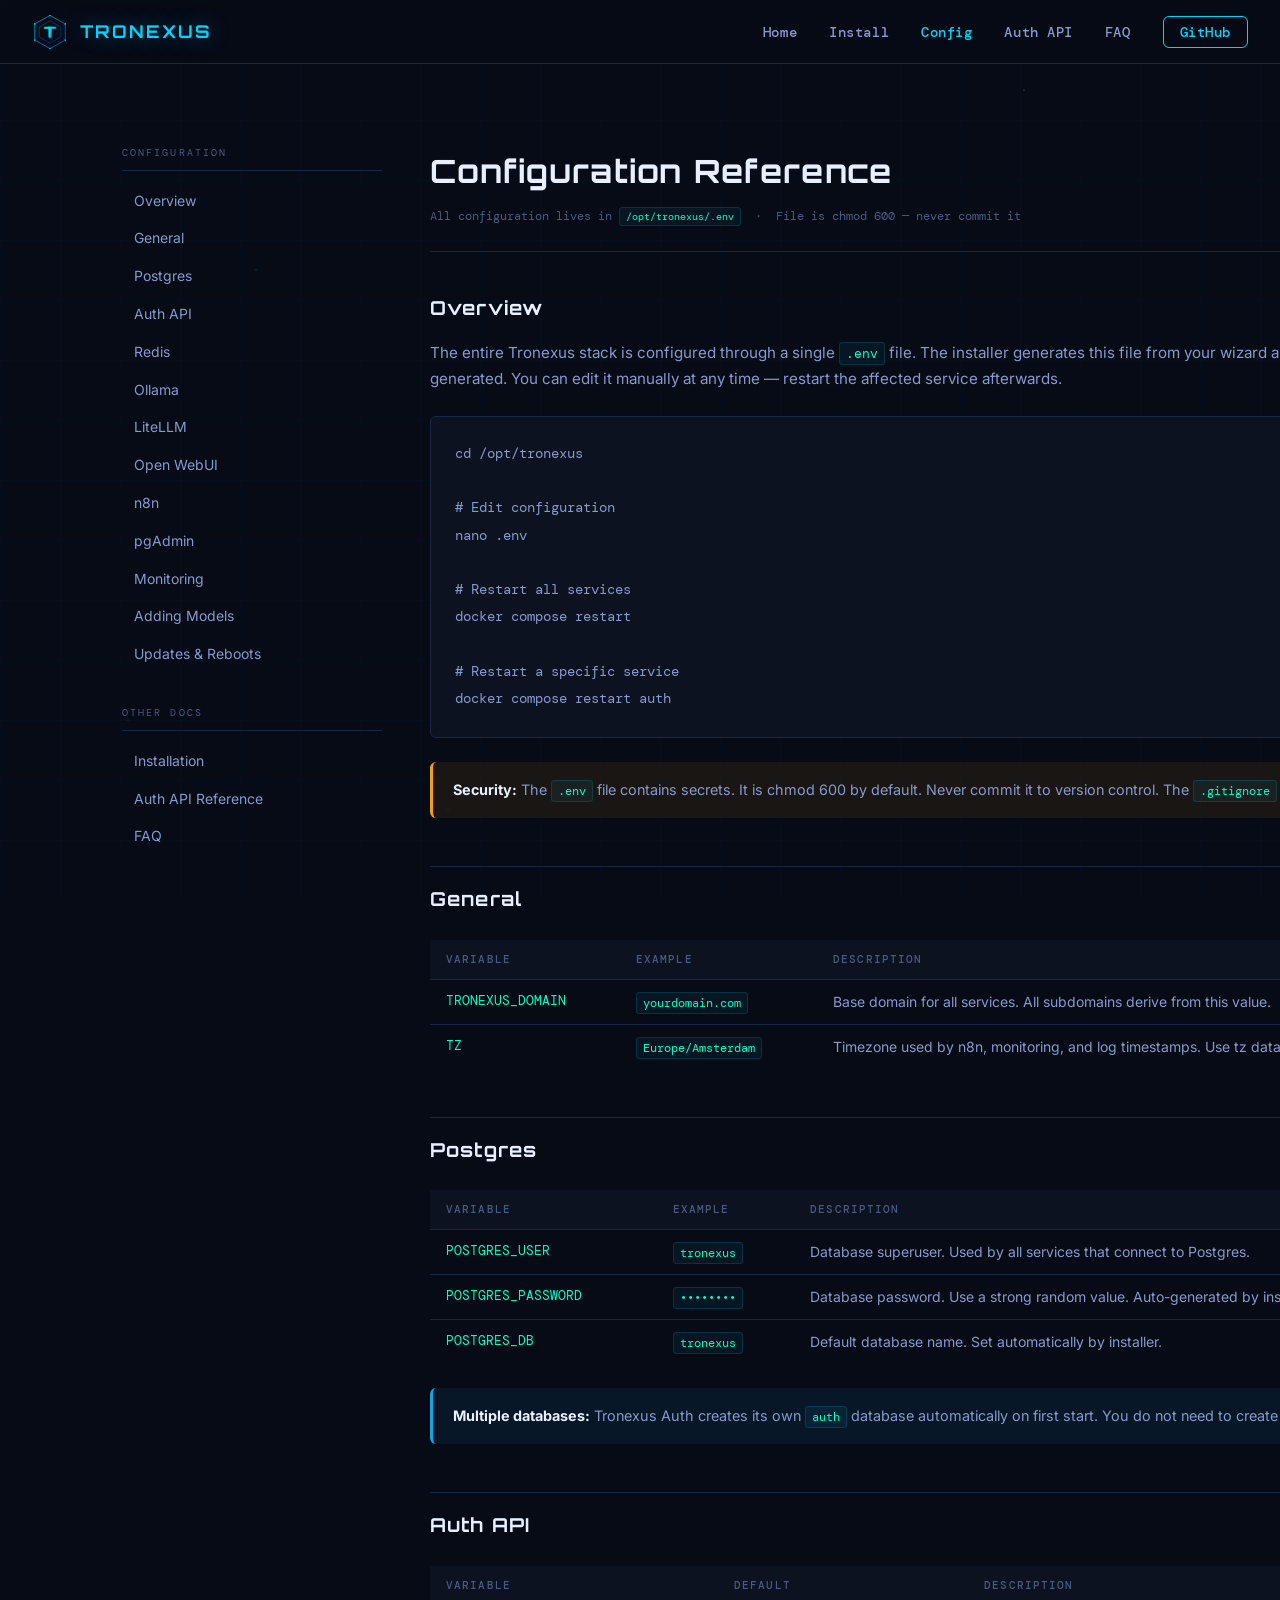
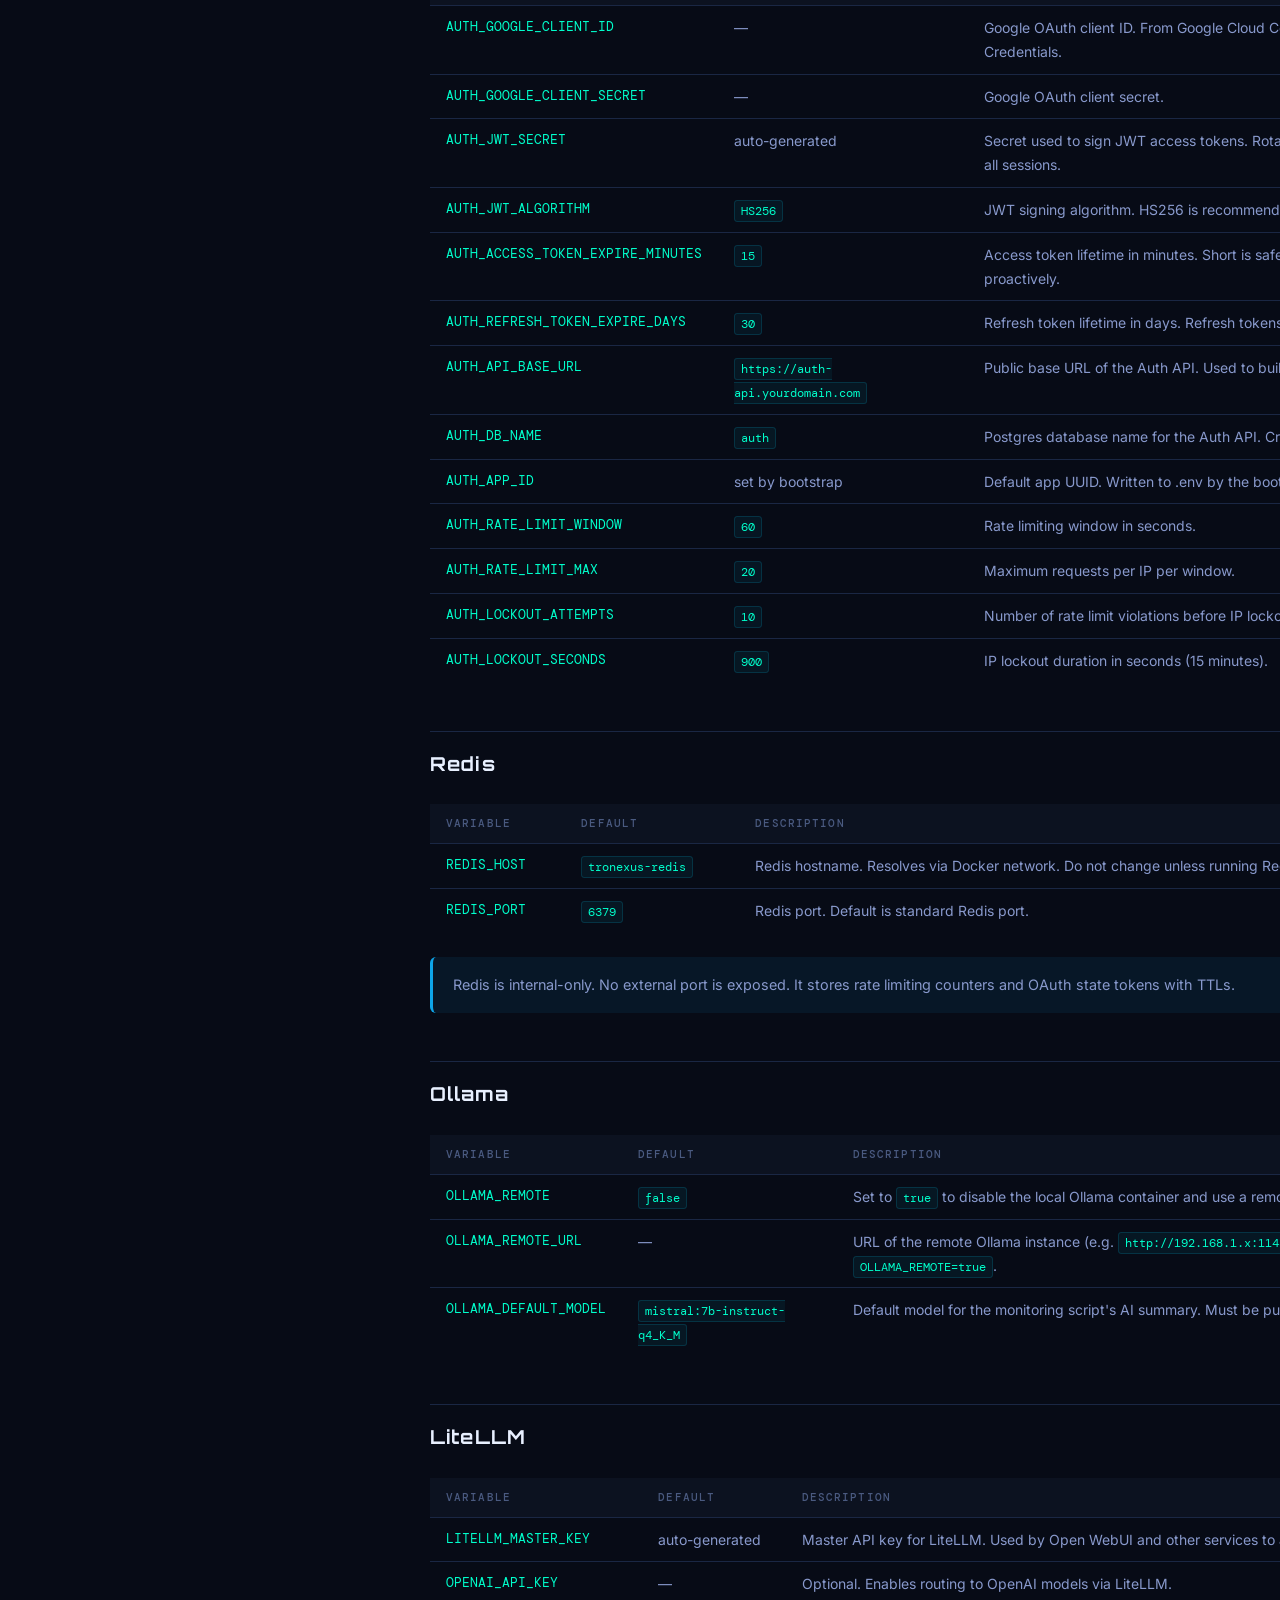
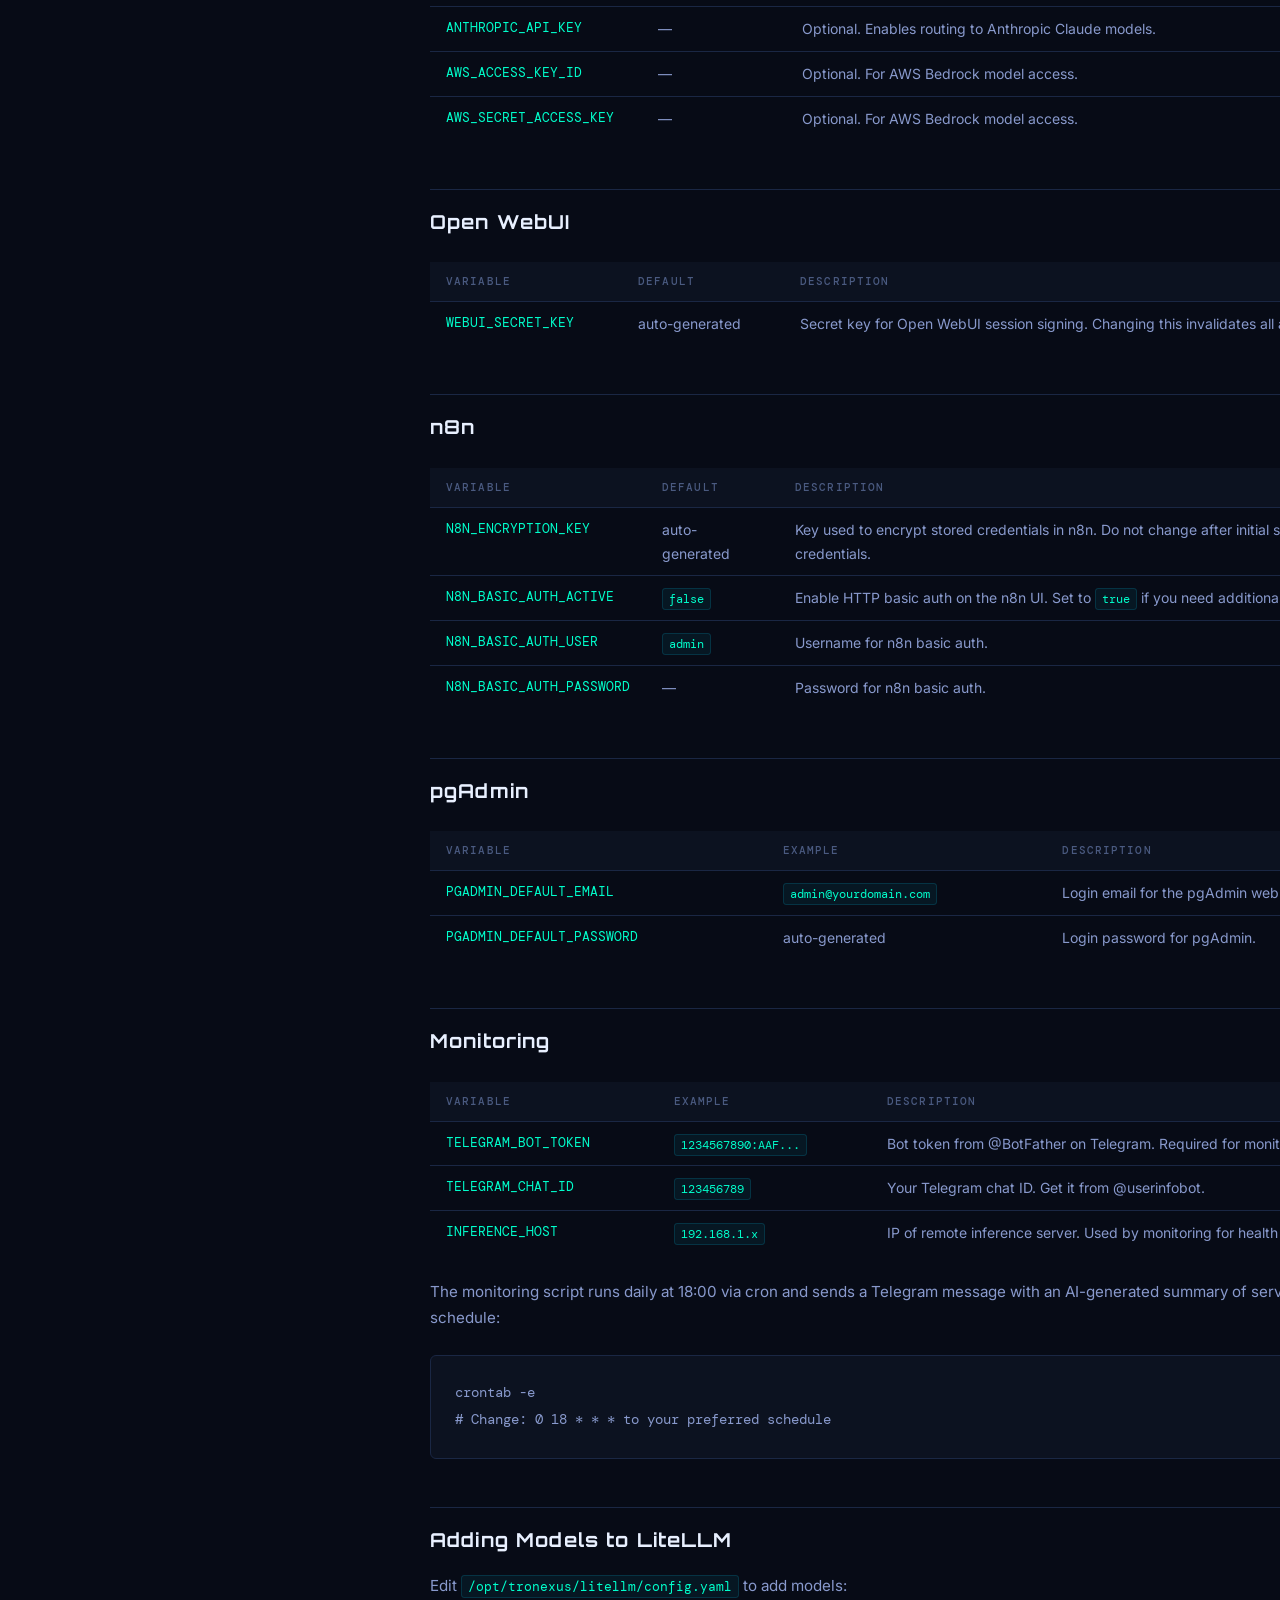
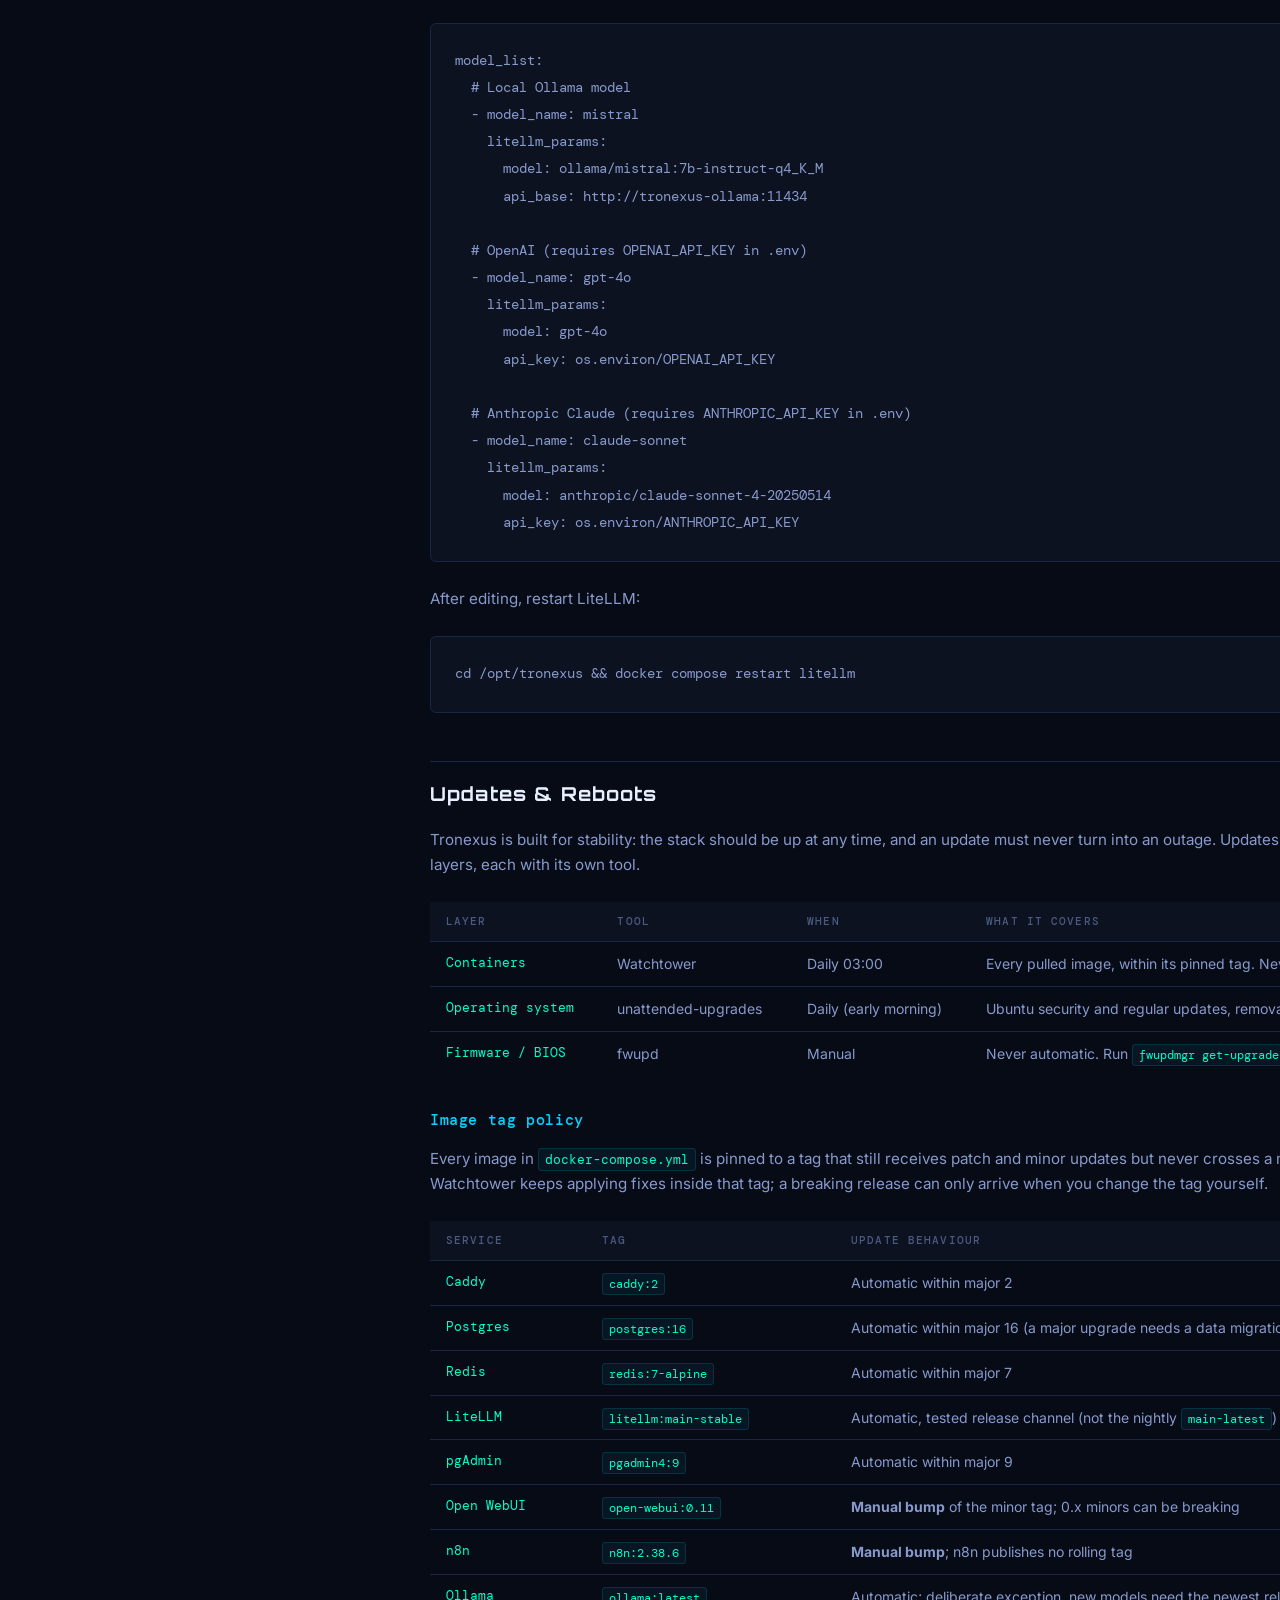
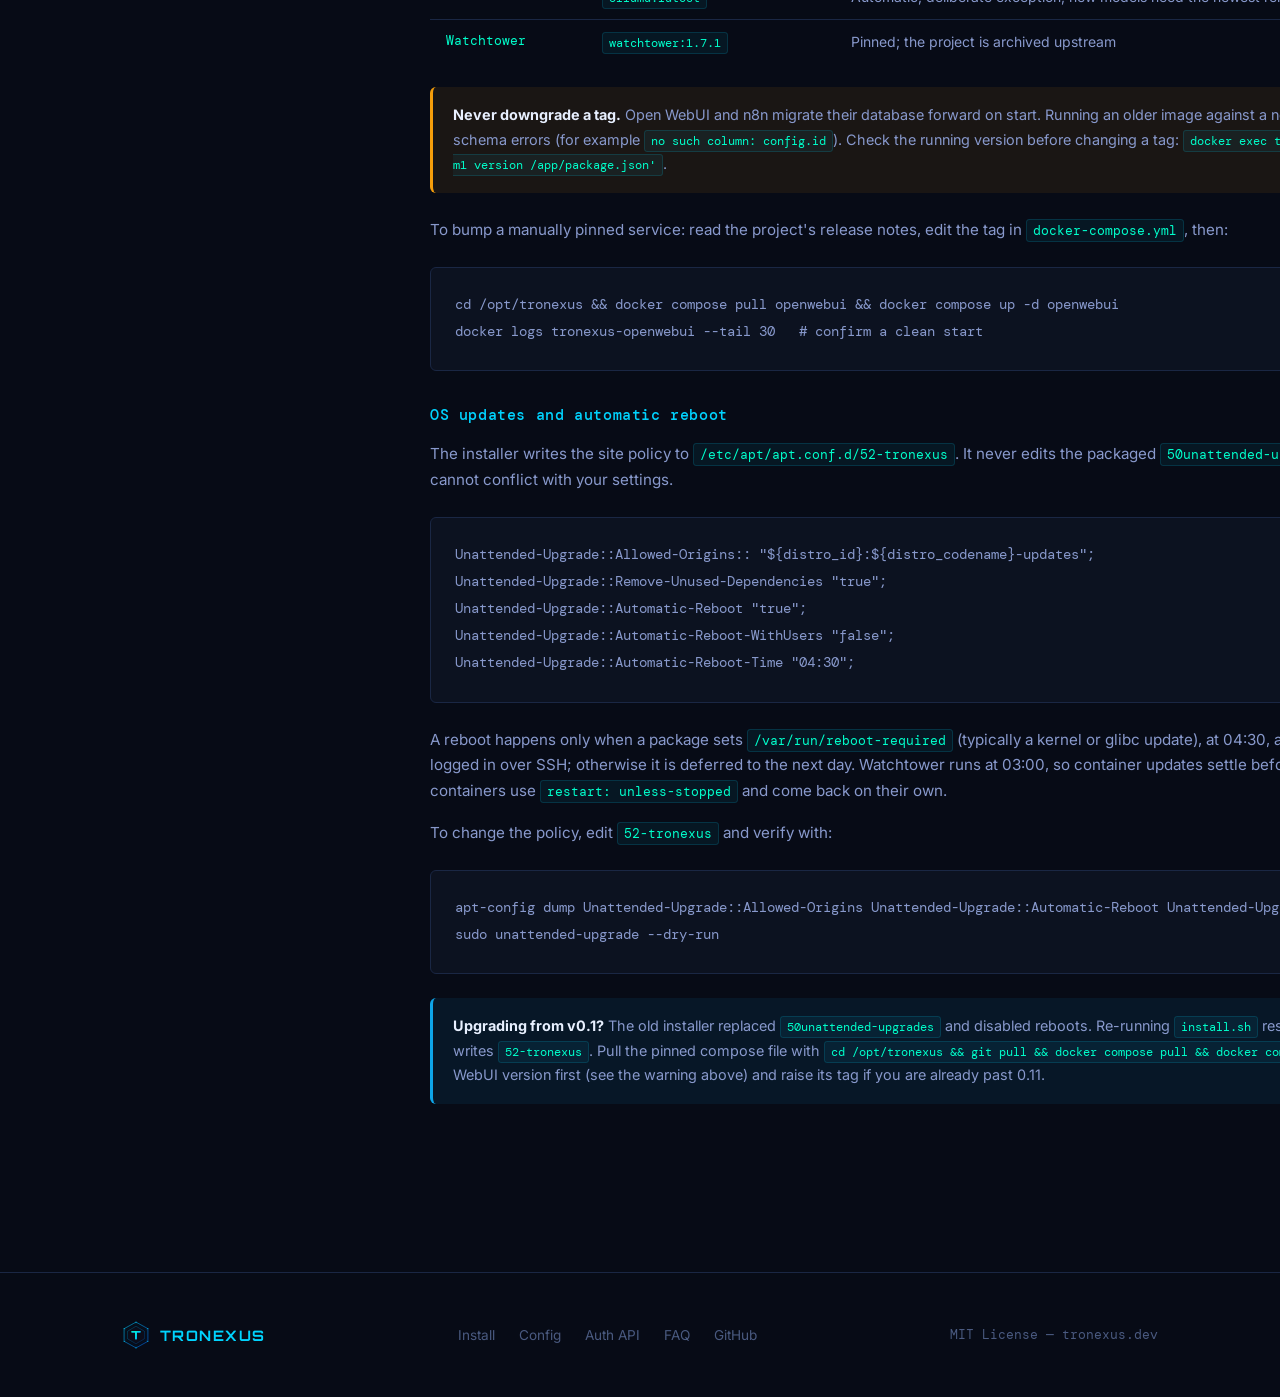
==== commit 2c63637b: "Docs and v0.2 release: updates & reboots, dynamic IP / DDNS, mail hardening - configuration.html: ne" ====
--- a/website/docs/configuration.html
+++ b/website/docs/configuration.html
@@ -44,6 +44,7 @@
             <li><a href="#pgadmin">pgAdmin</a></li>
             <li><a href="#monitoring">Monitoring</a></li>
             <li><a href="#litellm-models">Adding Models</a></li>
+            <li><a href="#updates">Updates &amp; Reboots</a></li>
           </ul>
         </div>
         <div class="sidebar-section">
@@ -219,6 +220,60 @@
 
         <p>After editing, restart LiteLLM:</p>
         <pre><code>cd /opt/tronexus && docker compose restart litellm</code></pre>
+
+        <h2 id="updates">Updates &amp; Reboots</h2>
+        <p>Tronexus is built for stability: the stack should be up at any time, and an update must never turn into an outage. Updates happen on three independent layers, each with its own tool.</p>
+
+        <table class="config-table">
+          <thead><tr><th>Layer</th><th>Tool</th><th>When</th><th>What it covers</th></tr></thead>
+          <tbody>
+            <tr><td>Containers</td><td>Watchtower</td><td>Daily 03:00</td><td>Every pulled image, within its pinned tag. Never the locally built Auth API.</td></tr>
+            <tr><td>Operating system</td><td>unattended-upgrades</td><td>Daily (early morning)</td><td>Ubuntu security and regular updates, removal of unused dependencies.</td></tr>
+            <tr><td>Firmware / BIOS</td><td>fwupd</td><td>Manual</td><td>Never automatic. Run <code>fwupdmgr get-upgrades</code> and apply deliberately.</td></tr>
+          </tbody>
+        </table>
+
+        <h3>Image tag policy</h3>
+        <p>Every image in <code>docker-compose.yml</code> is pinned to a tag that still receives patch and minor updates but never crosses a major, breaking boundary. Watchtower keeps applying fixes inside that tag; a breaking release can only arrive when you change the tag yourself.</p>
+
+        <table class="config-table">
+          <thead><tr><th>Service</th><th>Tag</th><th>Update behaviour</th></tr></thead>
+          <tbody>
+            <tr><td>Caddy</td><td><code>caddy:2</code></td><td>Automatic within major 2</td></tr>
+            <tr><td>Postgres</td><td><code>postgres:16</code></td><td>Automatic within major 16 (a major upgrade needs a data migration)</td></tr>
+            <tr><td>Redis</td><td><code>redis:7-alpine</code></td><td>Automatic within major 7</td></tr>
+            <tr><td>LiteLLM</td><td><code>litellm:main-stable</code></td><td>Automatic, tested release channel (not the nightly <code>main-latest</code>)</td></tr>
+            <tr><td>pgAdmin</td><td><code>pgadmin4:9</code></td><td>Automatic within major 9</td></tr>
+            <tr><td>Open WebUI</td><td><code>open-webui:0.11</code></td><td><strong>Manual bump</strong> of the minor tag; 0.x minors can be breaking</td></tr>
+            <tr><td>n8n</td><td><code>n8n:2.38.6</code></td><td><strong>Manual bump</strong>; n8n publishes no rolling tag</td></tr>
+            <tr><td>Ollama</td><td><code>ollama:latest</code></td><td>Automatic; deliberate exception, new models need the newest release</td></tr>
+            <tr><td>Watchtower</td><td><code>watchtower:1.7.1</code></td><td>Pinned; the project is archived upstream</td></tr>
+          </tbody>
+        </table>
+
+        <div class="alert alert-warning">
+          <strong>Never downgrade a tag.</strong> Open WebUI and n8n migrate their database forward on start. Running an older image against a newer database fails with schema errors (for example <code>no such column: config.id</code>). Check the running version before changing a tag: <code>docker exec tronexus-openwebui sh -c 'grep -m1 version /app/package.json'</code>.
+        </div>
+
+        <p>To bump a manually pinned service: read the project's release notes, edit the tag in <code>docker-compose.yml</code>, then:</p>
+        <pre><code>cd /opt/tronexus && docker compose pull openwebui && docker compose up -d openwebui
+docker logs tronexus-openwebui --tail 30   # confirm a clean start</code></pre>
+
+        <h3>OS updates and automatic reboot</h3>
+        <p>The installer writes the site policy to <code>/etc/apt/apt.conf.d/52-tronexus</code>. It never edits the packaged <code>50unattended-upgrades</code>, so package upgrades cannot conflict with your settings.</p>
+        <pre><code>Unattended-Upgrade::Allowed-Origins:: "${distro_id}:${distro_codename}-updates";
+Unattended-Upgrade::Remove-Unused-Dependencies "true";
+Unattended-Upgrade::Automatic-Reboot "true";
+Unattended-Upgrade::Automatic-Reboot-WithUsers "false";
+Unattended-Upgrade::Automatic-Reboot-Time "04:30";</code></pre>
+        <p>A reboot happens only when a package sets <code>/var/run/reboot-required</code> (typically a kernel or glibc update), at 04:30, and never while someone is logged in over SSH; otherwise it is deferred to the next day. Watchtower runs at 03:00, so container updates settle before any reboot. All Tronexus containers use <code>restart: unless-stopped</code> and come back on their own.</p>
+        <p>To change the policy, edit <code>52-tronexus</code> and verify with:</p>
+        <pre><code>apt-config dump Unattended-Upgrade::Allowed-Origins Unattended-Upgrade::Automatic-Reboot Unattended-Upgrade::Automatic-Reboot-Time
+sudo unattended-upgrade --dry-run</code></pre>
+
+        <div class="alert alert-info">
+          <strong>Upgrading from v0.1?</strong> The old installer replaced <code>50unattended-upgrades</code> and disabled reboots. Re-running <code>install.sh</code> restores the packaged file and writes <code>52-tronexus</code>. Pull the pinned compose file with <code>cd /opt/tronexus && git pull && docker compose pull && docker compose up -d</code>; check the Open WebUI version first (see the warning above) and raise its tag if you are already past 0.11.
+        </div>
 
       </article>
     </div>
